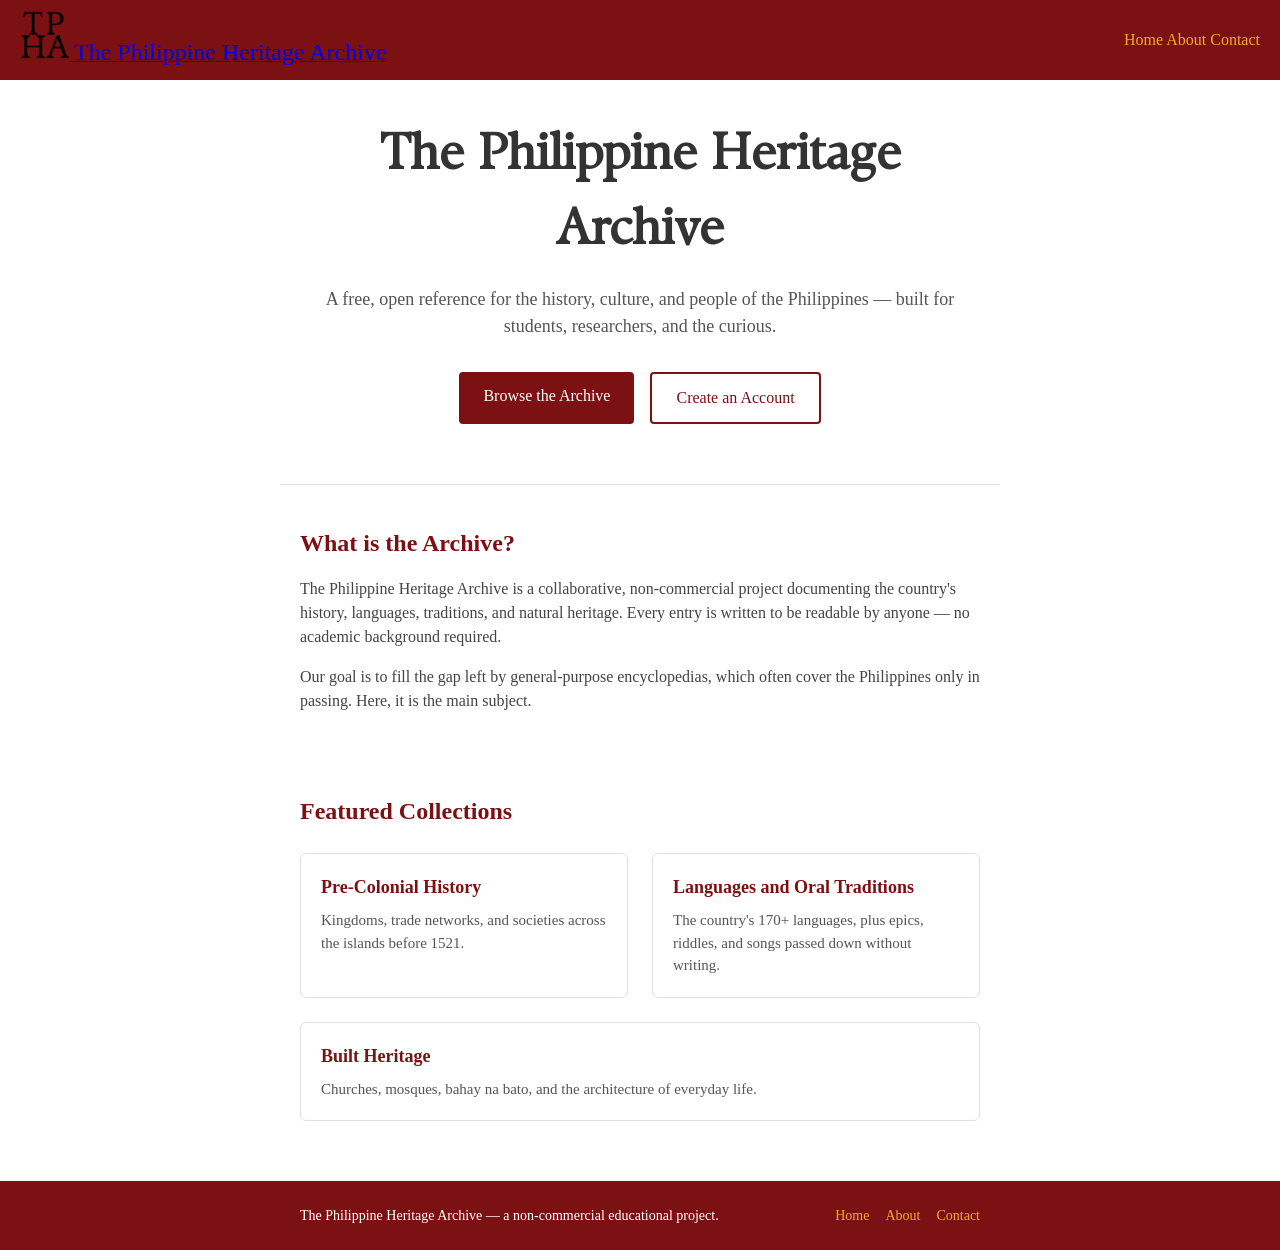
==== index.html @ 2cc1baf7 "fix landing page into index page sirxzxzxz" ====
<!DOCTYPE html>
<html lang="en">
<head>
    <meta charset="UTF-8">
    <meta name="viewport" content="width=device-width, initial-scale=1.0">
    <title>The Philippine Heritage Archive</title>
    <link rel="stylesheet" href="styles.css">
</head>
<body>

    <header class="site-header">
        <a href="index.html" class="header-brand">
            <img src="src/logo.png" alt="" class="header-logo">
            <span class="site-title">The Philippine Heritage Archive</span>
        </a>
        <nav class="site-nav">
            <a href="index.html">Home</a>
            <a href="about.html">About</a>
            <a href="contact.html">Contact</a>
        </nav>
    </header>

    <main>

        <section class="hero container">
            <h1 class="hero-title">The Philippine Heritage Archive</h1>
            <p class="hero-tagline">
                A free, open reference for the history, culture, and people of the
                Philippines — built for students, researchers, and the curious.
            </p>
            <div class="hero-actions">
                <a href="topics.html" class="btn btn-primary">Browse the Archive</a>
                <a href="register.html" class="btn btn-secondary">Create an Account</a>
            </div>
        </section>

        <section class="intro container">
            <h2 class="section-heading">What is the Archive?</h2>
            <p class="intro-text">
                The Philippine Heritage Archive is a collaborative, non-commercial
                project documenting the country's history, languages, traditions,
                and natural heritage. Every entry is written to be readable by
                anyone — no academic background required.
            </p>
            <p class="intro-text">
                Our goal is to fill the gap left by general-purpose encyclopedias,
                which often cover the Philippines only in passing. Here, it is the
                main subject.
            </p>
        </section>

        <section class="collections container">
            <h2 class="section-heading">Featured Collections</h2>

            <div class="collection-grid">

                <a href="topics.html" class="card">
                    <h3 class="card-title">Pre-Colonial History</h3>
                    <p class="card-text">
                        Kingdoms, trade networks, and societies across the islands
                        before 1521.
                    </p>
                </a>

                <a href="topics.html" class="card">
                    <h3 class="card-title">Languages and Oral Traditions</h3>
                    <p class="card-text">
                        The country's 170+ languages, plus epics, riddles, and
                        songs passed down without writing.
                    </p>
                </a>

                <a href="topics.html" class="card">
                    <h3 class="card-title">Built Heritage</h3>
                    <p class="card-text">
                        Churches, mosques, bahay na bato, and the architecture of
                        everyday life.
                    </p>
                </a>

            </div>
        </section>

    </main>

    <footer class="site-footer">
        <div class="container footer-inner">
            <p class="footer-text">
                The Philippine Heritage Archive — a non-commercial educational project.
            </p>
            <nav class="footer-nav">
                <a href="index.html">Home</a>
                <a href="about.html">About</a>
                <a href="contact.html">Contact</a>
            </nav>
        </div>
    </footer>

</body>
</html>
---- styles.css ----
:root {
    --brand: rgb(123, 17, 19);
    --brand-dark: rgb(95, 12, 14);
    --accent: #F3AA2C;
    --on-brand: #fffffe;
    --heading: #222;
    --text: #333;
    --text-soft: #444;
    --text-muted: #555;
    --text-faint: #777;
    --text-disabled: #a8a29b;
    --surface: #ffffff;
    --surface-alt: #f7f5f2;
    --border: #e0e0e0;
    --border-soft: #d8d4cf;
    --border-input: #c9c9c9;
    --focus-ring: rgba(123, 17, 19, 0.12);
    --radius: 4px;
    --radius-lg: 6px;
    --speed: 0.15s ease;
}

html,
body {
    margin: 0;
    padding: 0;
}

*,
*::before,
*::after {
    box-sizing: border-box;
}

@font-face {
    font-family: 'The Youngest';
    src: url('src/TheYoungestSerif-D.ttf') format('truetype');
    font-weight: normal;
    font-style: normal;
    font-display: swap;
}

body {
    font-family: 'Times New Roman', Times, serif;
    background-color: var(--surface);
    color: var(--text);
    line-height: 1.5;
}

.container {
    max-width: 720px;
    margin: 0 auto;
    padding: 40px 20px;
}

.section-heading {
    font-family: 'Times New Roman', Times, serif;
    font-size: 1.5rem;
    color: var(--brand);
    margin: 0 0 16px;
}

.site-header {
    display: flex;
    align-items: center;
    justify-content: space-between;
    gap: 16px;
    padding: 10px 20px;
    background-color: var(--brand);
    color: var(--on-brand);
}

.header-logo {
    width: 50px;
    height: 50px;
}

.site-title {
    font-family: 'Times New Roman', Times, serif;
    font-size: 1.5rem;
    margin: 0;
}

.site-nav a {
    color: var(--accent);
    text-decoration: none;
}

.site-nav a:hover {
    text-decoration: underline;
}

.site-footer {
    background-color: var(--brand);
    color: var(--on-brand);
}

.footer-inner {
    display: flex;
    align-items: center;
    justify-content: space-between;
    gap: 16px;
    flex-wrap: wrap;
    padding-top: 24px;
    padding-bottom: 24px;
}

.footer-text {
    margin: 0;
    font-size: 0.875rem;
    color: var(--on-brand);
}

.footer-nav {
    display: flex;
    gap: 16px;
}

.footer-nav a {
    color: var(--accent);
    text-decoration: none;
    font-size: 0.875rem;
}

.footer-nav a:hover {
    text-decoration: underline;
}

.btn {
    display: inline-block;
    padding: 12px 24px;
    border: none;
    border-radius: var(--radius);
    font-family: inherit;
    font-size: 1rem;
    text-decoration: none;
    cursor: pointer;
    transition: background-color var(--speed), color var(--speed);
}

.btn-primary {
    background-color: var(--brand);
    color: var(--on-brand);
}

.btn-primary:hover {
    background-color: var(--brand-dark);
}

.btn-secondary {
    background-color: transparent;
    color: var(--brand);
    border: 2px solid var(--brand);
}

.btn-secondary:hover {
    background-color: var(--brand);
    color: var(--on-brand);
}

.btn-full {
    width: 100%;
}

.form-field {
    display: flex;
    flex-direction: column;
    gap: 6px;
}

.form-field label,
.search-label {
    font-size: 0.875rem;
    font-weight: bold;
    color: var(--text-soft);
}

.form-field input,
.search-input {
    padding: 12px 14px;
    font-family: inherit;
    font-size: 1rem;
    color: var(--text);
    background-color: var(--surface);
    border: 1px solid var(--border-input);
    border-radius: var(--radius);
    transition: border-color var(--speed), box-shadow var(--speed);
}

.form-field input:focus,
.search-input:focus {
    outline: none;
    border-color: var(--brand);
    box-shadow: 0 0 0 3px var(--focus-ring);
}

.form-hint {
    margin: 0;
    font-size: 0.8125rem;
    color: var(--text-faint);
}

.hero {
    padding-bottom: 60px;
    text-align: center;
}

.hero-logo {
    display: block;
    max-width: 150px;
    height: auto;
    margin: 0 auto 20px;
}

.hero-title {
    font-family: 'The Youngest', serif;
    font-size: 50px;
    color: var(--text);
    margin: 0 0 16px;
}

.hero-tagline {
    font-size: 1.125rem;
    color: var(--text-muted);
    margin: 0 0 32px;
}

.hero-actions {
    display: flex;
    justify-content: center;
    gap: 16px;
    flex-wrap: wrap;
}

.intro {
    border-top: 1px solid var(--border);
}

.intro-text {
    font-size: 1rem;
    color: var(--text-soft);
    margin: 0 0 16px;
}

.intro-text:last-child {
    margin-bottom: 0;
}

.collections {
    padding-bottom: 60px;
}

.collections .section-heading {
    margin-bottom: 24px;
}

.collection-grid {
    display: flex;
    flex-wrap: wrap;
    gap: 24px;
}

.card {
    flex: 1 1 240px;
    display: block;
    padding: 20px;
    border: 1px solid var(--border);
    border-radius: var(--radius-lg);
    background-color: var(--surface);
    text-decoration: none;
    color: inherit;
    transition: border-color var(--speed), box-shadow var(--speed);
}

.card:hover {
    border-color: var(--brand);
    box-shadow: 0 2px 8px rgba(0, 0, 0, 0.08);
}

.card-title {
    font-family: 'Times New Roman', Times, serif;
    font-size: 1.125rem;
    color: var(--brand);
    margin: 0 0 8px;
}

.card-text {
    font-size: 0.9375rem;
    color: var(--text-muted);
    margin: 0;
}

.page-title {
    font-family: 'The Youngest', serif;
    font-size: 2.5rem;
    color: var(--brand);
    margin: 0 0 24px;
}

.prose p {
    font-size: 1rem;
    color: var(--text-soft);
    margin: 0 0 20px;
}

.prose p:last-child {
    margin-bottom: 0;
}

.text-link {
    color: var(--brand);
    text-decoration: underline;
    text-underline-offset: 2px;
}

.text-link:hover {
    color: var(--accent);
    text-decoration: none;
}

.auth-page {
    min-height: 100vh;
    background-color: var(--surface-alt);
}

.auth-wrapper {
    display: flex;
    align-items: center;
    justify-content: center;
    min-height: 100vh;
    padding: 40px 20px;
}

.auth-card {
    width: 100%;
    max-width: 400px;
    padding: 40px 32px;
    background-color: var(--surface);
    border: 1px solid var(--border);
    border-radius: 8px;
    box-shadow: 0 2px 12px rgba(0, 0, 0, 0.06);
}

.auth-home-link {
    display: block;
    width: fit-content;
    margin: 0 auto 16px;
}

.auth-logo {
    display: block;
    width: 72px;
    height: auto;
}

.auth-title {
    font-family: 'The Youngest', serif;
    font-size: 2rem;
    color: var(--brand);
    text-align: center;
    margin: 0 0 28px;
}

.auth-form {
    display: flex;
    flex-direction: column;
    gap: 20px;
}

.auth-alt {
    margin: 24px 0 0;
    text-align: center;
    font-size: 0.9375rem;
    color: var(--text-muted);
}

.container.article {
    max-width: 840px;
}

.article-title {
    font-family: 'The Youngest', serif;
    font-size: 2.75rem;
    color: var(--heading);
    margin: 0 0 8px;
    padding-bottom: 12px;
    border-bottom: 1px solid var(--border-input);
}

.article-lead {
    font-size: 1.0625rem;
    color: var(--text);
    margin: 0 0 24px;
}

.infobox {
    float: right;
    width: 260px;
    margin: 0 0 20px 24px;
    padding: 12px;
    background-color: var(--surface-alt);
    border: 1px solid var(--border-soft);
    border-radius: var(--radius);
    font-size: 0.875rem;
}

.infobox-placeholder {
    display: flex;
    align-items: center;
    justify-content: center;
    height: 120px;
    margin-bottom: 12px;
    background-color: #e6e2dc;
    color: #8a857e;
    font-size: 0.8125rem;
}

.infobox-caption {
    font-weight: bold;
    color: var(--text);
    text-align: center;
    margin-bottom: 8px;
}

.infobox-table {
    width: 100%;
    border-collapse: collapse;
}

.infobox-table th,
.infobox-table td {
    padding: 6px 0;
    text-align: left;
    vertical-align: top;
    border-top: 1px solid #e0dcd6;
}

.infobox-table th {
    width: 40%;
    color: var(--text-muted);
    font-weight: bold;
}

.infobox-table td {
    color: var(--text);
}

.toc {
    display: inline-block;
    min-width: 240px;
    margin-bottom: 28px;
    padding: 16px 24px 16px 16px;
    background-color: var(--surface-alt);
    border: 1px solid var(--border-soft);
    border-radius: var(--radius);
}

.toc-heading {
    font-family: 'Times New Roman', Times, serif;
    font-size: 1rem;
    color: var(--text);
    margin: 0 0 10px;
}

.toc-list {
    margin: 0;
    padding-left: 20px;
    font-size: 0.9375rem;
}

.toc-list li {
    margin-bottom: 4px;
}

.toc-list a {
    color: var(--brand);
    text-decoration: none;
}

.toc-list a:hover {
    text-decoration: underline;
}

.article-section {
    margin-bottom: 32px;
}

.article-heading {
    font-family: 'Times New Roman', Times, serif;
    font-size: 1.5rem;
    color: var(--heading);
    margin: 0 0 12px;
    padding-bottom: 6px;
    border-bottom: 1px solid var(--border);
}

.article-section p {
    font-size: 1rem;
    color: var(--text);
    line-height: 1.7;
    margin: 0 0 16px;
}

.article-section p:last-child {
    margin-bottom: 0;
}

.citation {
    font-size: 0.75rem;
    line-height: 0;
}

.citation a {
    color: var(--brand);
    text-decoration: none;
}

.citation a:hover {
    text-decoration: underline;
}

.reference-list {
    margin: 0;
    padding-left: 24px;
    font-size: 0.9375rem;
    color: var(--text);
}

.reference-list li {
    margin-bottom: 10px;
    line-height: 1.6;
}

.reference-list li:last-child {
    margin-bottom: 0;
}

.article-categories {
    display: flex;
    flex-wrap: wrap;
    align-items: center;
    gap: 8px;
    margin-top: 40px;
    padding-top: 16px;
    border-top: 1px solid var(--border);
    font-size: 0.875rem;
}

.categories-label {
    color: var(--text-faint);
}

.category-link {
    padding: 4px 10px;
    background-color: #f0ece7;
    color: var(--brand);
    text-decoration: none;
    border-radius: 3px;
}

.category-link:hover {
    background-color: #e6e0d8;
}

.index-group {
    margin-bottom: 32px;
}

.index-list {
    margin: 0;
    padding-left: 20px;
    column-count: 2;
    column-gap: 32px;
    font-size: 1rem;
}

.index-list li {
    margin-bottom: 6px;
    break-inside: avoid;
}

.index-list a {
    color: var(--brand);
    text-decoration: none;
}

.index-list a:hover {
    text-decoration: underline;
}

.index-planned {
    color: var(--text-disabled);
    cursor: default;
}

.search-bar {
    margin: 0 0 32px;
}

.search-label {
    display: block;
    margin-bottom: 6px;
}

.search-input::placeholder {
    color: var(--text-disabled);
}

.search-empty {
    margin: 16px 0 0;
    padding: 12px 16px;
    font-size: 0.9375rem;
    color: var(--text-faint);
    background-color: var(--surface-alt);
    border: 1px solid var(--border);
    border-radius: var(--radius);
    text-align: center;
}

@media (max-width: 640px) {
    .infobox {
        float: none;
        width: auto;
        margin: 0 0 24px;
    }

    .article-title {
        font-size: 2rem;
    }

    .toc {
        display: block;
        min-width: 0;
    }
}
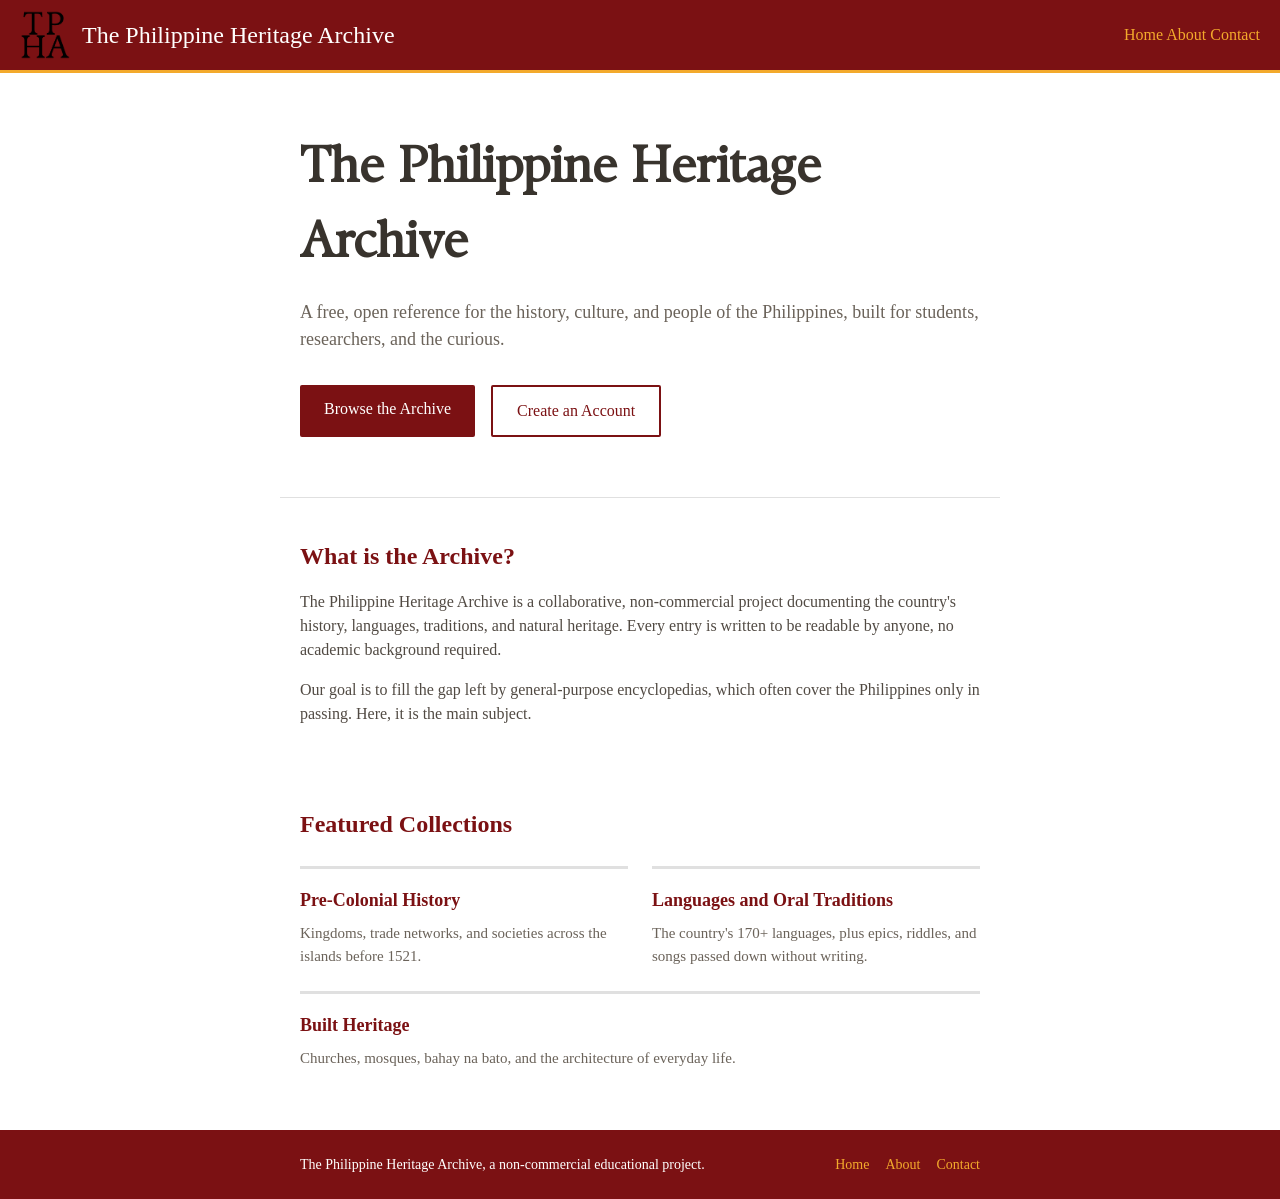
==== commit 580920fb: "last na ata to???" ====
--- a/index.html
+++ b/index.html
@@ -26,7 +26,7 @@
             <h1 class="hero-title">The Philippine Heritage Archive</h1>
             <p class="hero-tagline">
                 A free, open reference for the history, culture, and people of the
-                Philippines — built for students, researchers, and the curious.
+                Philippines, built for students, researchers, and the curious.
             </p>
             <div class="hero-actions">
                 <a href="topics.html" class="btn btn-primary">Browse the Archive</a>
@@ -40,7 +40,7 @@
                 The Philippine Heritage Archive is a collaborative, non-commercial
                 project documenting the country's history, languages, traditions,
                 and natural heritage. Every entry is written to be readable by
-                anyone — no academic background required.
+                anyone, no academic background required.
             </p>
             <p class="intro-text">
                 Our goal is to fill the gap left by general-purpose encyclopedias,
@@ -86,7 +86,7 @@
     <footer class="site-footer">
         <div class="container footer-inner">
             <p class="footer-text">
-                The Philippine Heritage Archive — a non-commercial educational project.
+                The Philippine Heritage Archive, a non-commercial educational project.
             </p>
             <nav class="footer-nav">
                 <a href="index.html">Home</a>
--- a/styles.css
+++ b/styles.css
@@ -3,11 +3,11 @@
     --brand-dark: rgb(95, 12, 14);
     --accent: #F3AA2C;
     --on-brand: #fffffe;
-    --heading: #222;
-    --text: #333;
-    --text-soft: #444;
-    --text-muted: #555;
-    --text-faint: #777;
+    --heading: #2a2520;
+    --text: #38332d;
+    --text-soft: #514a43;
+    --text-muted: #6b635a;
+    --text-faint: #8a8278;
     --text-disabled: #a8a29b;
     --surface: #ffffff;
     --surface-alt: #f7f5f2;
@@ -15,8 +15,8 @@
     --border-soft: #d8d4cf;
     --border-input: #c9c9c9;
     --focus-ring: rgba(123, 17, 19, 0.12);
-    --radius: 4px;
-    --radius-lg: 6px;
+    --radius: 2px;
+    --radius-lg: 2px;
     --speed: 0.15s ease;
 }
 
@@ -68,11 +68,21 @@
     padding: 10px 20px;
     background-color: var(--brand);
     color: var(--on-brand);
+    border-bottom: 3px solid var(--accent);
+}
+
+.header-brand {
+    display: flex;
+    align-items: center;
+    gap: 12px;
+    color: inherit;
+    text-decoration: none;
 }
 
 .header-logo {
     width: 50px;
     height: 50px;
+    display: block;
 }
 
 .site-title {
@@ -201,15 +211,8 @@
 }
 
 .hero {
+    padding-top: 60px;
     padding-bottom: 60px;
-    text-align: center;
-}
-
-.hero-logo {
-    display: block;
-    max-width: 150px;
-    height: auto;
-    margin: 0 auto 20px;
 }
 
 .hero-title {
@@ -227,7 +230,6 @@
 
 .hero-actions {
     display: flex;
-    justify-content: center;
     gap: 16px;
     flex-wrap: wrap;
 }
@@ -263,18 +265,15 @@
 .card {
     flex: 1 1 240px;
     display: block;
-    padding: 20px;
-    border: 1px solid var(--border);
-    border-radius: var(--radius-lg);
-    background-color: var(--surface);
+    padding: 18px 0 0;
+    border-top: 3px solid var(--border);
     text-decoration: none;
     color: inherit;
-    transition: border-color var(--speed), box-shadow var(--speed);
+    transition: border-color var(--speed);
 }
 
 .card:hover {
-    border-color: var(--brand);
-    box-shadow: 0 2px 8px rgba(0, 0, 0, 0.08);
+    border-top-color: var(--brand);
 }
 
 .card-title {
